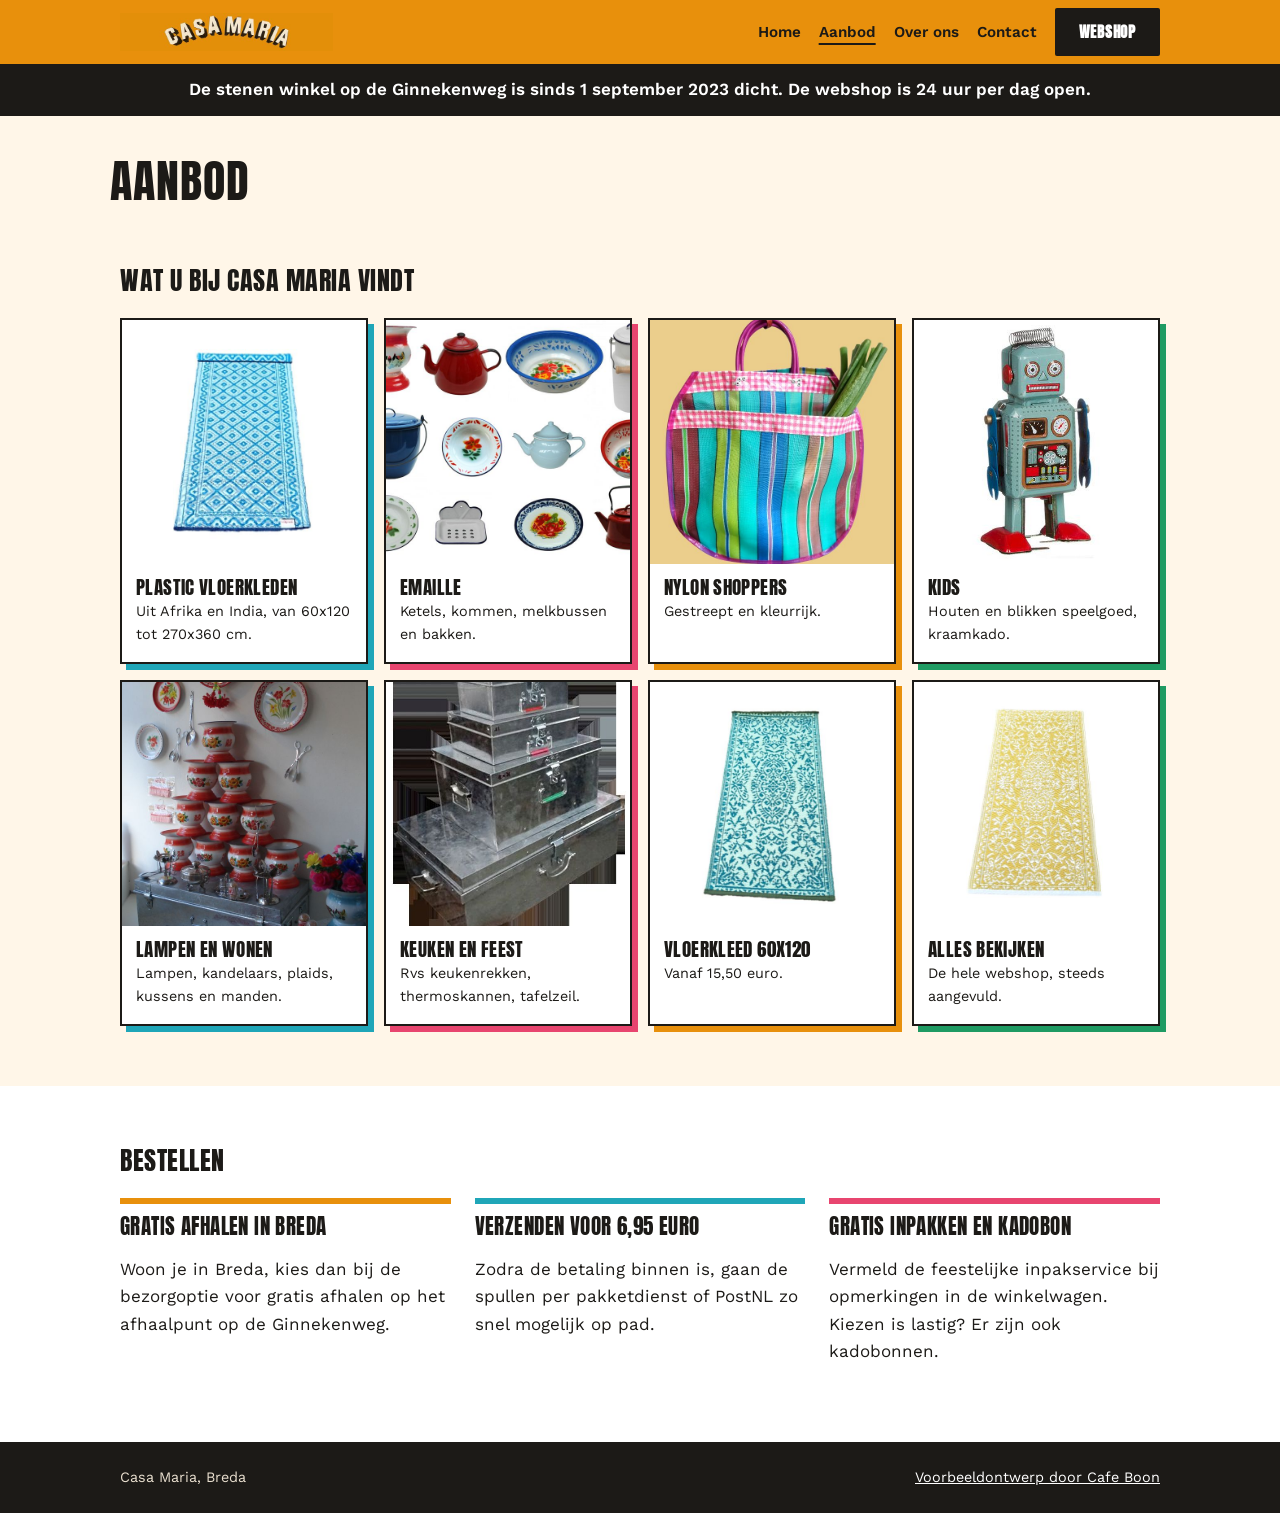
==== aanbod.html @ 59166b9e "Website opgedeeld in meerdere pagina's" ====
<!doctype html>
<html lang="nl">
<head>
<meta charset="utf-8">
<meta name="viewport" content="width=device-width,initial-scale=1">
<title>Aanbod | Casa Maria Breda</title>
<meta name="description" content="Casa Maria is een online mini woonwarenhuis vol originele kadootjes, kleurrijk tropisch huisraad en plastic vloerkleden uit India. Gratis afhalen in Breda, anders verzending voor 6,95 euro.">
<meta name="robots" content="noindex">
<link rel="icon" type="image/jpeg" href="images/favicon.jpg">
<meta property="og:title" content="Casa Maria Breda">
<meta property="og:description" content="Online mini woonwarenhuis met handgemaakte spullen van ver.">
<meta property="og:image" content="https://casamariabreda.cafeboon.com/images/og.jpg">
<meta property="og:type" content="website">
<link rel="preconnect" href="https://fonts.googleapis.com">
<link rel="preconnect" href="https://fonts.gstatic.com" crossorigin>
<link href="https://fonts.googleapis.com/css2?family=Anton&family=Work+Sans:wght@400;600&display=swap" rel="stylesheet">
<link rel="stylesheet" href="style.css">
</head>
<body>
<header><div class="wrap">
<a href="index.html"><img alt="Casa Maria" src="images/logo.jpg"/></a>
<nav><a href="index.html">Home</a><a aria-current="page" href="aanbod.html">Aanbod</a><a href="over.html">Over ons</a><a href="contact.html">Contact</a><a class="btn" href="https://www.casamariabreda.nl/webshop">Webshop</a></nav>
</div></header>
<div aria-label="Pagina's" class="sn-bar" role="navigation"><a class="sn-link" href="index.html">Home</a><a aria-current="page" class="sn-link" href="aanbod.html">Aanbod</a><a class="sn-link" href="over.html">Over ons</a><a class="sn-link" href="contact.html">Contact</a></div>
<div class="notice">De stenen winkel op de Ginnekenweg is sinds 1 september 2023 dicht. De webshop is 24 uur per dag open.</div>
<main id="top">
<div class="sn-head"><h1>Aanbod</h1></div>
<section id="aanbod"><div class="wrap">
<h2>Wat u bij Casa Maria vindt</h2>
<div class="grid">
<a class="tile" href="https://www.casamariabreda.nl/webshop-plasticvloerkleden"><img alt="Plastic vloerkleed" loading="lazy" src="images/mat1.jpg"/><div><h3>Plastic vloerkleden</h3><p>Uit Afrika en India, van 60x120 tot 270x360 cm.</p></div></a>
<a class="tile" href="https://www.casamariabreda.nl/webshop-keuken-emaille"><img alt="Emaille keukengerei" loading="lazy" src="images/emailleset.jpg"/><div><h3>Emaille</h3><p>Ketels, kommen, melkbussen en bakken.</p></div></a>
<a class="tile" href="https://www.casamariabreda.nl/webshop-nylon-shoppers"><img alt="Nylon shopper" loading="lazy" src="images/shopper.jpg"/><div><h3>Nylon shoppers</h3><p>Gestreept en kleurrijk.</p></div></a>
<a class="tile" href="https://www.casamariabreda.nl/webshop-kids"><img alt="Blikken robot" loading="lazy" src="images/robot.jpg"/><div><h3>Kids</h3><p>Houten en blikken speelgoed, kraamkado.</p></div></a>
<a class="tile" href="https://www.casamariabreda.nl/webshop-lampen"><img alt="Emaille aan de muur" loading="lazy" src="images/emaille.jpg"/><div><h3>Lampen en wonen</h3><p>Lampen, kandelaars, plaids, kussens en manden.</p></div></a>
<a class="tile" href="https://www.casamariabreda.nl/webshop-keuken"><img alt="Metalen kisten" loading="lazy" src="images/kisten.jpg"/><div><h3>Keuken en feest</h3><p>Rvs keukenrekken, thermoskannen, tafelzeil.</p></div></a>
<a class="tile" href="https://www.casamariabreda.nl/webshop-plasticvloerkleden"><img alt="Plastic vloerkleed" loading="lazy" src="images/mat3.jpg"/><div><h3>Vloerkleed 60x120</h3><p>Vanaf 15,50 euro.</p></div></a>
<a class="tile" href="https://www.casamariabreda.nl/webshop"><img alt="Plastic vloerkleed" loading="lazy" src="images/mat2.jpg"/><div><h3>Alles bekijken</h3><p>De hele webshop, steeds aangevuld.</p></div></a>
</div>
</div></section>
<section class="how" id="bestellen"><div class="wrap">
<h2>Bestellen</h2>
<div class="steps">
<div><h3>Gratis afhalen in Breda</h3><p>Woon je in Breda, kies dan bij de bezorgoptie voor gratis afhalen op het afhaalpunt op de Ginnekenweg.</p></div>
<div><h3>Verzenden voor 6,95 euro</h3><p>Zodra de betaling binnen is, gaan de spullen per pakketdienst of PostNL zo snel mogelijk op pad.</p></div>
<div><h3>Gratis inpakken en kadobon</h3><p>Vermeld de feestelijke inpakservice bij opmerkingen in de winkelwagen. Kiezen is lastig? Er zijn ook kadobonnen.</p></div>
</div>
</div></section>
</main>
<footer><div class="wrap"><span>Casa Maria, Breda</span><a href="https://cafeboon.com">Voorbeeldontwerp door Cafe Boon</a></div></footer>
</body></html>
---- style.css ----
:root{--orange:#e8900c;--ink:#1c1a17;--cream:#fff6e8;--teal:#1fa6b8;--pink:#e8456f;--green:#1f9b63}
*{box-sizing:border-box}
html{scroll-behavior:smooth}
body{margin:0;font-family:'Work Sans',sans-serif;color:var(--ink);background:var(--cream);line-height:1.6;font-size:17px}
img{max-width:100%;display:block}
a{color:inherit}
h1,h2,h3{font-family:'Anton',sans-serif;font-weight:400;letter-spacing:.02em;text-transform:uppercase;line-height:1.1;margin:0 0 .5em}
.wrap{max-width:1080px;margin:0 auto;padding:0 20px}
header{background:var(--orange);position:sticky;top:0;z-index:10}
header .wrap{display:flex;align-items:center;justify-content:space-between;gap:12px;padding-top:8px;padding-bottom:8px}
header img{height:38px;width:auto}
nav{display:flex;gap:18px;align-items:center}
nav a{text-decoration:none;font-weight:600;font-size:.95rem}
.btn{display:inline-block;background:var(--ink);color:#fff!important;padding:12px 24px;text-decoration:none;font-family:'Anton',sans-serif;letter-spacing:.05em;text-transform:uppercase;border-radius:2px}
.btn.alt{background:#fff;color:var(--ink)!important;border:2px solid var(--ink)}
.hero .wrap{display:grid;grid-template-columns:1fr 1fr;gap:36px;align-items:center;padding-top:44px;padding-bottom:44px}
.hero h1{font-size:clamp(2.2rem,6vw,3.8rem)}
.hero h1 span{color:var(--pink)}
.hero p{font-size:1.1rem;max-width:30em}
.acts{display:flex;gap:12px;flex-wrap:wrap;margin-top:22px}
.hero img{border:5px solid var(--ink);box-shadow:10px 10px 0 var(--teal)}
.notice{background:var(--ink);color:#fff;text-align:center;padding:12px 20px;font-weight:600}
section{padding:60px 0}
.grid{display:grid;grid-template-columns:repeat(4,1fr);gap:16px;margin-top:24px}
.tile{background:#fff;border:2px solid var(--ink);text-decoration:none;display:block}
.tile img{aspect-ratio:1/1;object-fit:cover;width:100%;background:#fff}
.tile div{padding:12px 14px 16px}
.tile h3{font-size:1.2rem;margin:0 0 .15em}
.tile p{margin:0;font-size:.9rem}
.tile:nth-child(4n+1){box-shadow:6px 6px 0 var(--teal)}
.tile:nth-child(4n+2){box-shadow:6px 6px 0 var(--pink)}
.tile:nth-child(4n+3){box-shadow:6px 6px 0 var(--orange)}
.tile:nth-child(4n){box-shadow:6px 6px 0 var(--green)}
.how{background:#fff}
.steps{display:grid;grid-template-columns:repeat(3,1fr);gap:24px;margin-top:24px}
.steps div{border-top:6px solid var(--orange);padding-top:12px}
.steps div:nth-child(2){border-color:var(--teal)}
.steps div:nth-child(3){border-color:var(--pink)}
.steps h3{font-size:1.3rem}
.story .wrap{display:grid;grid-template-columns:1fr 1fr;gap:36px;align-items:center}
.pics{display:grid;grid-template-columns:1fr 1fr;gap:12px}
.pics img{border:3px solid var(--ink);aspect-ratio:4/3;object-fit:cover;width:100%}
.contact{background:var(--orange)}
.contact .big{font-family:'Anton',sans-serif;font-size:2rem;text-decoration:none}
footer{background:var(--ink);color:#e9dfcf;padding:24px 0;font-size:.9rem}
footer a{color:#fff}
footer .wrap{display:flex;justify-content:space-between;flex-wrap:wrap;gap:8px}
@media(max-width:820px){
.hero .wrap,.story .wrap{grid-template-columns:1fr}
.grid{grid-template-columns:repeat(2,1fr)}
.steps{grid-template-columns:1fr}
nav a:not(.btn){display:none}
section{padding:40px 0}
}
/* sitenav:start */
.sn-bar{display:none;gap:6px;overflow-x:auto;white-space:nowrap;-webkit-overflow-scrolling:touch;padding:8px 12px;background:inherit;color:inherit;font:inherit;line-height:1.2;border-bottom:1px solid rgba(128,128,128,.35);box-sizing:border-box;max-width:100%}
.sn-bar a.sn-link{flex:0 0 auto;padding:9px 15px;border-radius:999px;color:inherit;text-decoration:none;font-size:15px;font-weight:600;letter-spacing:0;text-transform:none;margin:0}
.sn-bar a.sn-link[aria-current="page"]{background:rgba(128,128,128,.2);box-shadow:inset 0 -2px 0 currentColor}
@media(max-width:820px){.sn-bar{display:flex}}
nav a[aria-current="page"]:not(.cta):not(.btn):not(.call){text-decoration:underline;text-underline-offset:6px;text-decoration-thickness:2px}
.sn-head{max-width:1100px;margin:0 auto;padding:40px 20px 0;box-sizing:border-box}
.sn-head h1{margin:0;color:inherit;font-size:clamp(30px,5vw,46px);line-height:1.1}
.sn-cards{max-width:1100px;margin:0 auto;padding:40px 20px;display:grid;grid-template-columns:repeat(auto-fit,minmax(230px,1fr));gap:16px;box-sizing:border-box}
.sn-card{display:block;padding:20px 22px;border:1px solid rgba(128,128,128,.45);border-radius:10px;background:rgba(128,128,128,.07);color:inherit;text-decoration:none;min-width:0}
.sn-card strong{display:block;font-size:1.25em;margin:0 0 6px;color:inherit}
.sn-card span{display:block;opacity:.8;font-size:.95em;line-height:1.4}
.sn-card:hover,.sn-card:focus-visible{border-color:currentColor}
/* sitenav:end */
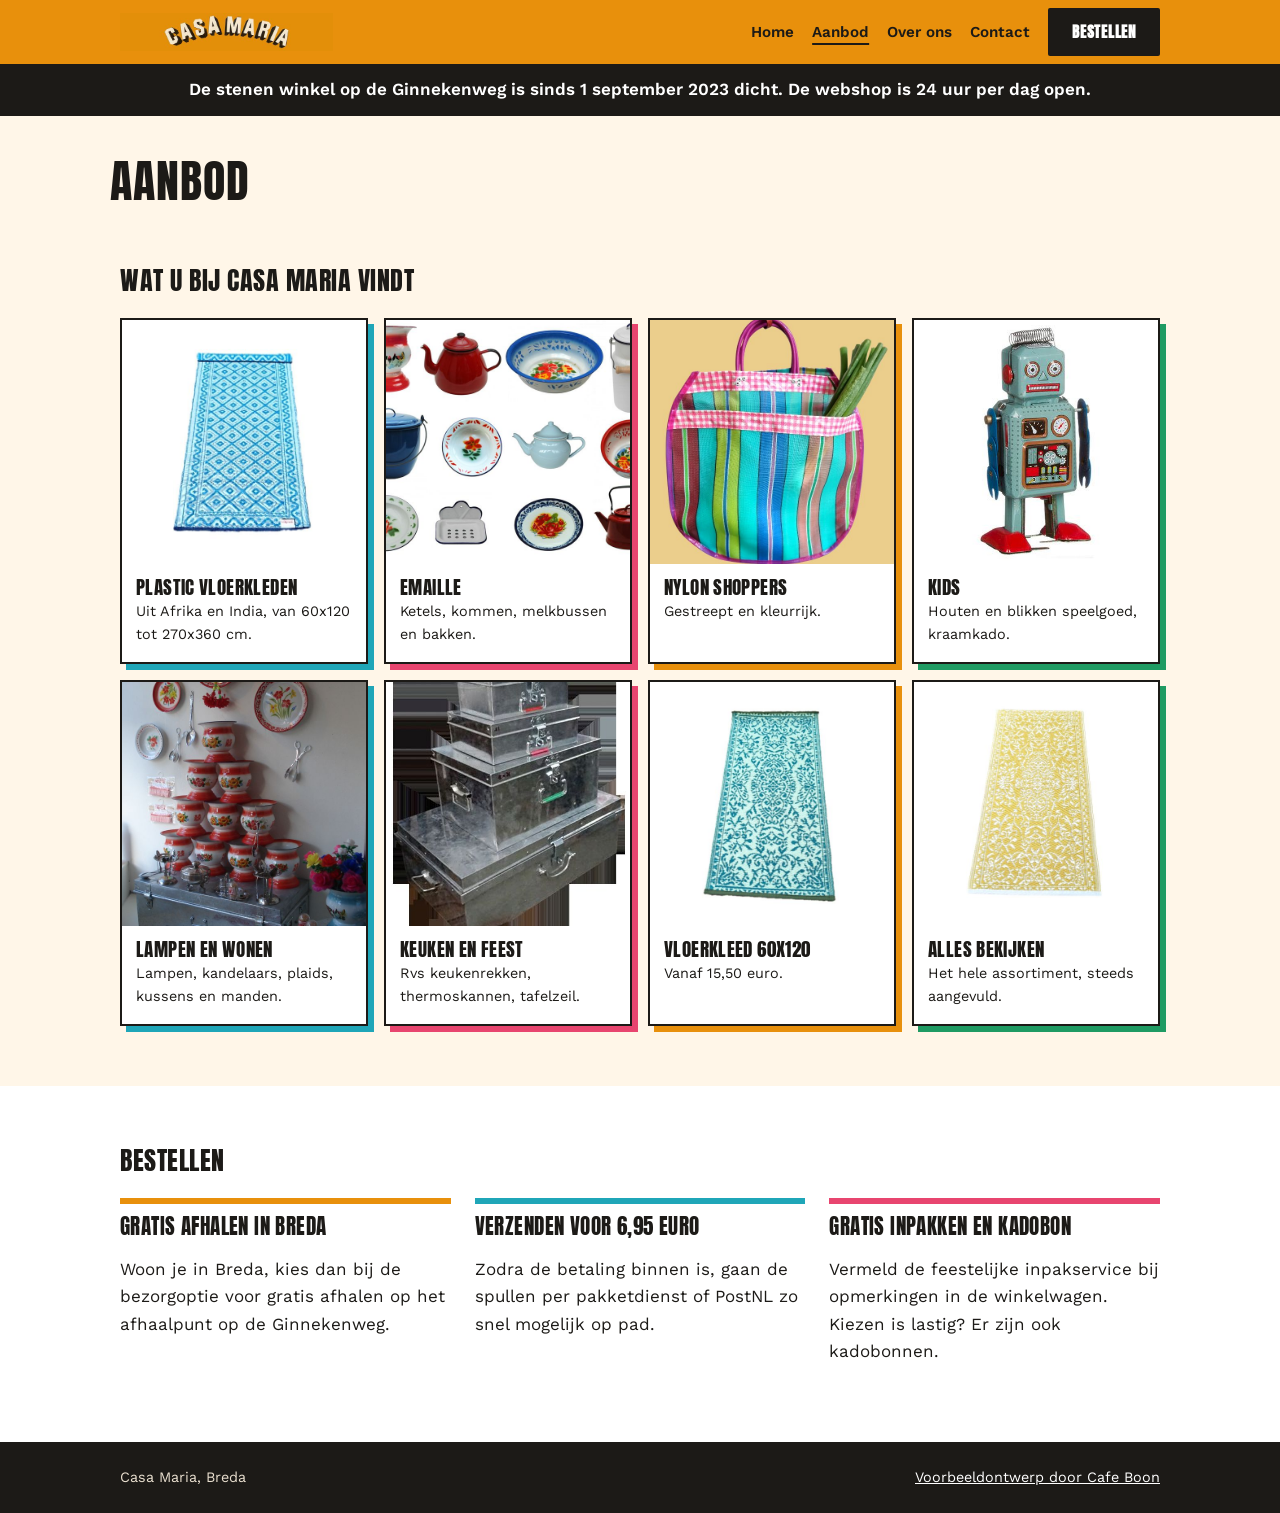
==== commit 5099140c: "Links naar externe websites vervangen door eigen pagina's" ====
--- a/aanbod.html
+++ b/aanbod.html
@@ -19,7 +19,7 @@
 <body>
 <header><div class="wrap">
 <a href="index.html"><img alt="Casa Maria" src="images/logo.jpg"/></a>
-<nav><a href="index.html">Home</a><a aria-current="page" href="aanbod.html">Aanbod</a><a href="over.html">Over ons</a><a href="contact.html">Contact</a><a class="btn" href="https://www.casamariabreda.nl/webshop">Webshop</a></nav>
+<nav><a href="index.html">Home</a><a aria-current="page" href="aanbod.html">Aanbod</a><a href="over.html">Over ons</a><a href="contact.html">Contact</a><a class="btn" href="contact.html">Bestellen</a></nav>
 </div></header>
 <div aria-label="Pagina's" class="sn-bar" role="navigation"><a class="sn-link" href="index.html">Home</a><a aria-current="page" class="sn-link" href="aanbod.html">Aanbod</a><a class="sn-link" href="over.html">Over ons</a><a class="sn-link" href="contact.html">Contact</a></div>
 <div class="notice">De stenen winkel op de Ginnekenweg is sinds 1 september 2023 dicht. De webshop is 24 uur per dag open.</div>
@@ -28,14 +28,14 @@
 <section id="aanbod"><div class="wrap">
 <h2>Wat u bij Casa Maria vindt</h2>
 <div class="grid">
-<a class="tile" href="https://www.casamariabreda.nl/webshop-plasticvloerkleden"><img alt="Plastic vloerkleed" loading="lazy" src="images/mat1.jpg"/><div><h3>Plastic vloerkleden</h3><p>Uit Afrika en India, van 60x120 tot 270x360 cm.</p></div></a>
-<a class="tile" href="https://www.casamariabreda.nl/webshop-keuken-emaille"><img alt="Emaille keukengerei" loading="lazy" src="images/emailleset.jpg"/><div><h3>Emaille</h3><p>Ketels, kommen, melkbussen en bakken.</p></div></a>
-<a class="tile" href="https://www.casamariabreda.nl/webshop-nylon-shoppers"><img alt="Nylon shopper" loading="lazy" src="images/shopper.jpg"/><div><h3>Nylon shoppers</h3><p>Gestreept en kleurrijk.</p></div></a>
-<a class="tile" href="https://www.casamariabreda.nl/webshop-kids"><img alt="Blikken robot" loading="lazy" src="images/robot.jpg"/><div><h3>Kids</h3><p>Houten en blikken speelgoed, kraamkado.</p></div></a>
-<a class="tile" href="https://www.casamariabreda.nl/webshop-lampen"><img alt="Emaille aan de muur" loading="lazy" src="images/emaille.jpg"/><div><h3>Lampen en wonen</h3><p>Lampen, kandelaars, plaids, kussens en manden.</p></div></a>
-<a class="tile" href="https://www.casamariabreda.nl/webshop-keuken"><img alt="Metalen kisten" loading="lazy" src="images/kisten.jpg"/><div><h3>Keuken en feest</h3><p>Rvs keukenrekken, thermoskannen, tafelzeil.</p></div></a>
-<a class="tile" href="https://www.casamariabreda.nl/webshop-plasticvloerkleden"><img alt="Plastic vloerkleed" loading="lazy" src="images/mat3.jpg"/><div><h3>Vloerkleed 60x120</h3><p>Vanaf 15,50 euro.</p></div></a>
-<a class="tile" href="https://www.casamariabreda.nl/webshop"><img alt="Plastic vloerkleed" loading="lazy" src="images/mat2.jpg"/><div><h3>Alles bekijken</h3><p>De hele webshop, steeds aangevuld.</p></div></a>
+<a class="tile" href="contact.html"><img alt="Plastic vloerkleed" loading="lazy" src="images/mat1.jpg"/><div><h3>Plastic vloerkleden</h3><p>Uit Afrika en India, van 60x120 tot 270x360 cm.</p></div></a>
+<a class="tile" href="contact.html"><img alt="Emaille keukengerei" loading="lazy" src="images/emailleset.jpg"/><div><h3>Emaille</h3><p>Ketels, kommen, melkbussen en bakken.</p></div></a>
+<a class="tile" href="contact.html"><img alt="Nylon shopper" loading="lazy" src="images/shopper.jpg"/><div><h3>Nylon shoppers</h3><p>Gestreept en kleurrijk.</p></div></a>
+<a class="tile" href="contact.html"><img alt="Blikken robot" loading="lazy" src="images/robot.jpg"/><div><h3>Kids</h3><p>Houten en blikken speelgoed, kraamkado.</p></div></a>
+<a class="tile" href="contact.html"><img alt="Emaille aan de muur" loading="lazy" src="images/emaille.jpg"/><div><h3>Lampen en wonen</h3><p>Lampen, kandelaars, plaids, kussens en manden.</p></div></a>
+<a class="tile" href="contact.html"><img alt="Metalen kisten" loading="lazy" src="images/kisten.jpg"/><div><h3>Keuken en feest</h3><p>Rvs keukenrekken, thermoskannen, tafelzeil.</p></div></a>
+<a class="tile" href="contact.html"><img alt="Plastic vloerkleed" loading="lazy" src="images/mat3.jpg"/><div><h3>Vloerkleed 60x120</h3><p>Vanaf 15,50 euro.</p></div></a>
+<a class="tile" href="contact.html"><img alt="Plastic vloerkleed" loading="lazy" src="images/mat2.jpg"/><div><h3>Alles bekijken</h3><p>Het hele assortiment, steeds aangevuld.</p></div></a>
 </div>
 </div></section>
 <section class="how" id="bestellen"><div class="wrap">
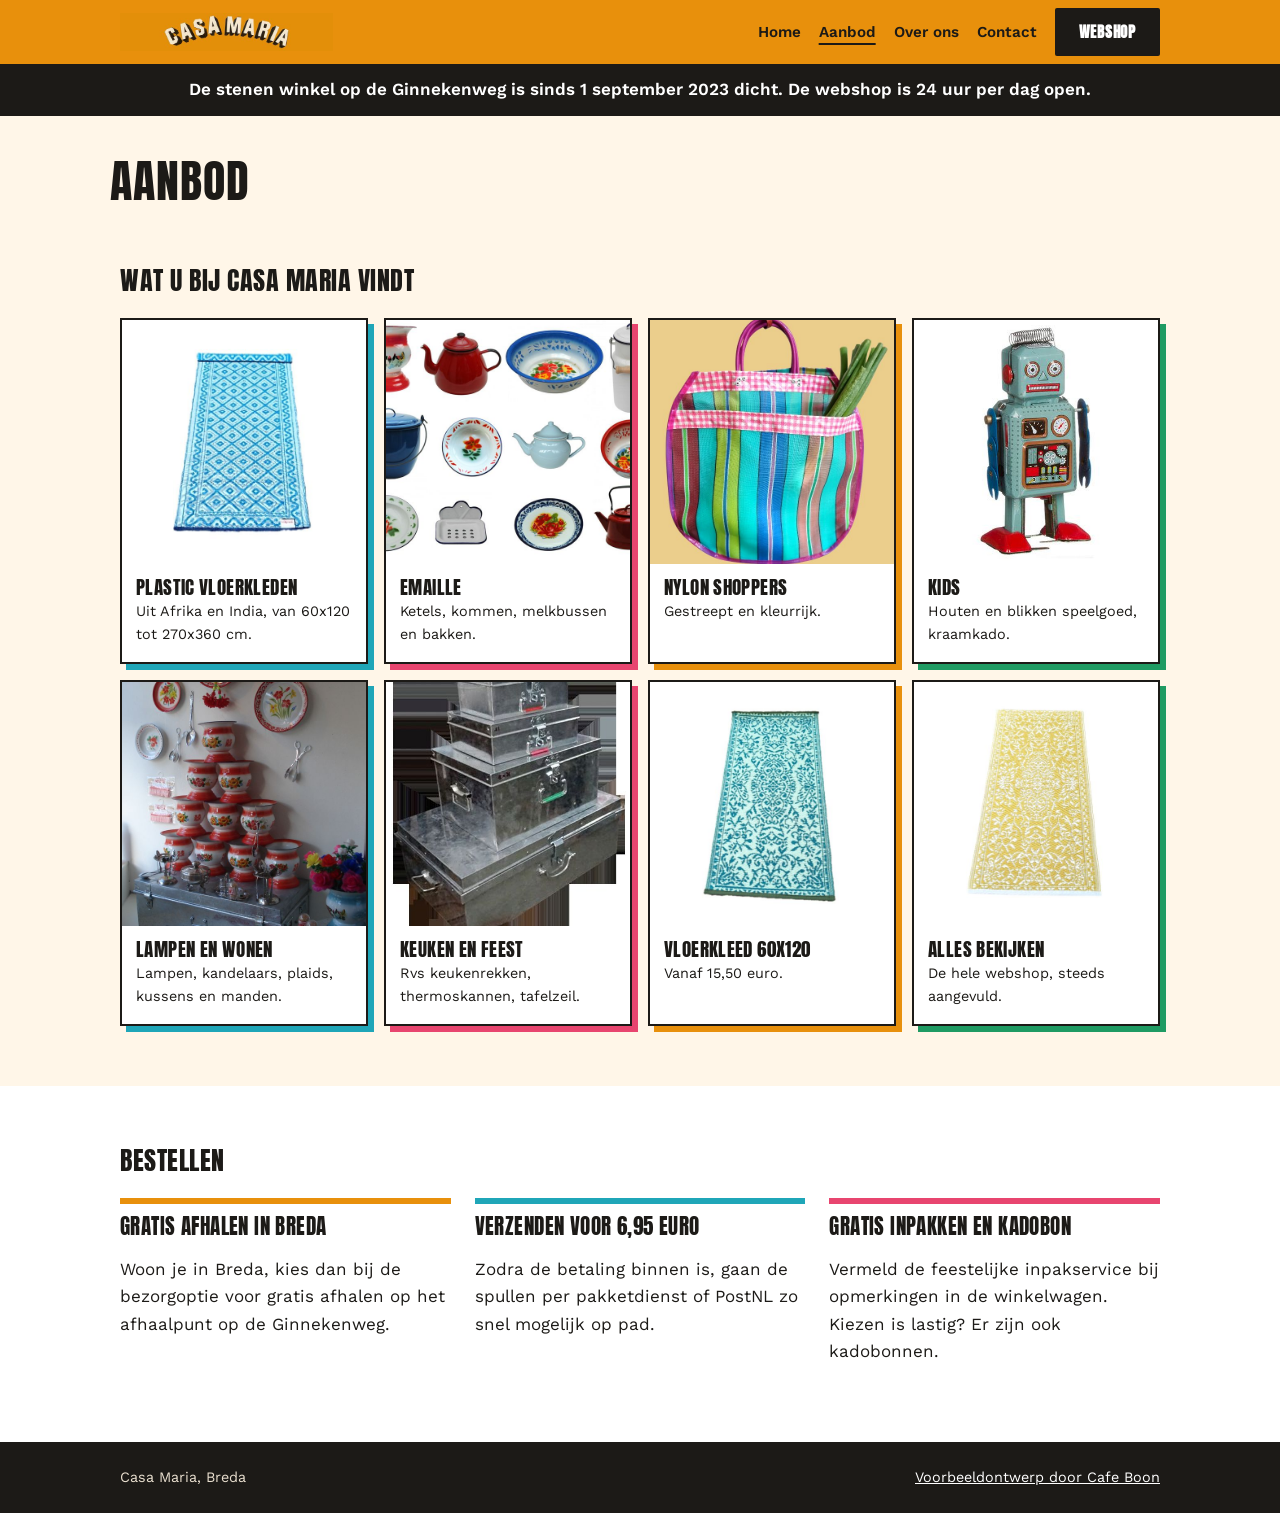
==== commit 1b5592cc: "Links naar externe websites verwijzen naar een eigen binnenkort pagina" ====
--- a/aanbod.html
+++ b/aanbod.html
@@ -19,7 +19,7 @@
 <body>
 <header><div class="wrap">
 <a href="index.html"><img alt="Casa Maria" src="images/logo.jpg"/></a>
-<nav><a href="index.html">Home</a><a aria-current="page" href="aanbod.html">Aanbod</a><a href="over.html">Over ons</a><a href="contact.html">Contact</a><a class="btn" href="contact.html">Bestellen</a></nav>
+<nav><a href="index.html">Home</a><a aria-current="page" href="aanbod.html">Aanbod</a><a href="over.html">Over ons</a><a href="contact.html">Contact</a><a class="btn" href="binnenkort.html">Webshop</a></nav>
 </div></header>
 <div aria-label="Pagina's" class="sn-bar" role="navigation"><a class="sn-link" href="index.html">Home</a><a aria-current="page" class="sn-link" href="aanbod.html">Aanbod</a><a class="sn-link" href="over.html">Over ons</a><a class="sn-link" href="contact.html">Contact</a></div>
 <div class="notice">De stenen winkel op de Ginnekenweg is sinds 1 september 2023 dicht. De webshop is 24 uur per dag open.</div>
@@ -28,14 +28,14 @@
 <section id="aanbod"><div class="wrap">
 <h2>Wat u bij Casa Maria vindt</h2>
 <div class="grid">
-<a class="tile" href="contact.html"><img alt="Plastic vloerkleed" loading="lazy" src="images/mat1.jpg"/><div><h3>Plastic vloerkleden</h3><p>Uit Afrika en India, van 60x120 tot 270x360 cm.</p></div></a>
-<a class="tile" href="contact.html"><img alt="Emaille keukengerei" loading="lazy" src="images/emailleset.jpg"/><div><h3>Emaille</h3><p>Ketels, kommen, melkbussen en bakken.</p></div></a>
-<a class="tile" href="contact.html"><img alt="Nylon shopper" loading="lazy" src="images/shopper.jpg"/><div><h3>Nylon shoppers</h3><p>Gestreept en kleurrijk.</p></div></a>
-<a class="tile" href="contact.html"><img alt="Blikken robot" loading="lazy" src="images/robot.jpg"/><div><h3>Kids</h3><p>Houten en blikken speelgoed, kraamkado.</p></div></a>
-<a class="tile" href="contact.html"><img alt="Emaille aan de muur" loading="lazy" src="images/emaille.jpg"/><div><h3>Lampen en wonen</h3><p>Lampen, kandelaars, plaids, kussens en manden.</p></div></a>
-<a class="tile" href="contact.html"><img alt="Metalen kisten" loading="lazy" src="images/kisten.jpg"/><div><h3>Keuken en feest</h3><p>Rvs keukenrekken, thermoskannen, tafelzeil.</p></div></a>
-<a class="tile" href="contact.html"><img alt="Plastic vloerkleed" loading="lazy" src="images/mat3.jpg"/><div><h3>Vloerkleed 60x120</h3><p>Vanaf 15,50 euro.</p></div></a>
-<a class="tile" href="contact.html"><img alt="Plastic vloerkleed" loading="lazy" src="images/mat2.jpg"/><div><h3>Alles bekijken</h3><p>Het hele assortiment, steeds aangevuld.</p></div></a>
+<a class="tile" href="binnenkort.html"><img alt="Plastic vloerkleed" loading="lazy" src="images/mat1.jpg"/><div><h3>Plastic vloerkleden</h3><p>Uit Afrika en India, van 60x120 tot 270x360 cm.</p></div></a>
+<a class="tile" href="binnenkort.html"><img alt="Emaille keukengerei" loading="lazy" src="images/emailleset.jpg"/><div><h3>Emaille</h3><p>Ketels, kommen, melkbussen en bakken.</p></div></a>
+<a class="tile" href="binnenkort.html"><img alt="Nylon shopper" loading="lazy" src="images/shopper.jpg"/><div><h3>Nylon shoppers</h3><p>Gestreept en kleurrijk.</p></div></a>
+<a class="tile" href="binnenkort.html"><img alt="Blikken robot" loading="lazy" src="images/robot.jpg"/><div><h3>Kids</h3><p>Houten en blikken speelgoed, kraamkado.</p></div></a>
+<a class="tile" href="binnenkort.html"><img alt="Emaille aan de muur" loading="lazy" src="images/emaille.jpg"/><div><h3>Lampen en wonen</h3><p>Lampen, kandelaars, plaids, kussens en manden.</p></div></a>
+<a class="tile" href="binnenkort.html"><img alt="Metalen kisten" loading="lazy" src="images/kisten.jpg"/><div><h3>Keuken en feest</h3><p>Rvs keukenrekken, thermoskannen, tafelzeil.</p></div></a>
+<a class="tile" href="binnenkort.html"><img alt="Plastic vloerkleed" loading="lazy" src="images/mat3.jpg"/><div><h3>Vloerkleed 60x120</h3><p>Vanaf 15,50 euro.</p></div></a>
+<a class="tile" href="binnenkort.html"><img alt="Plastic vloerkleed" loading="lazy" src="images/mat2.jpg"/><div><h3>Alles bekijken</h3><p>De hele webshop, steeds aangevuld.</p></div></a>
 </div>
 </div></section>
 <section class="how" id="bestellen"><div class="wrap">
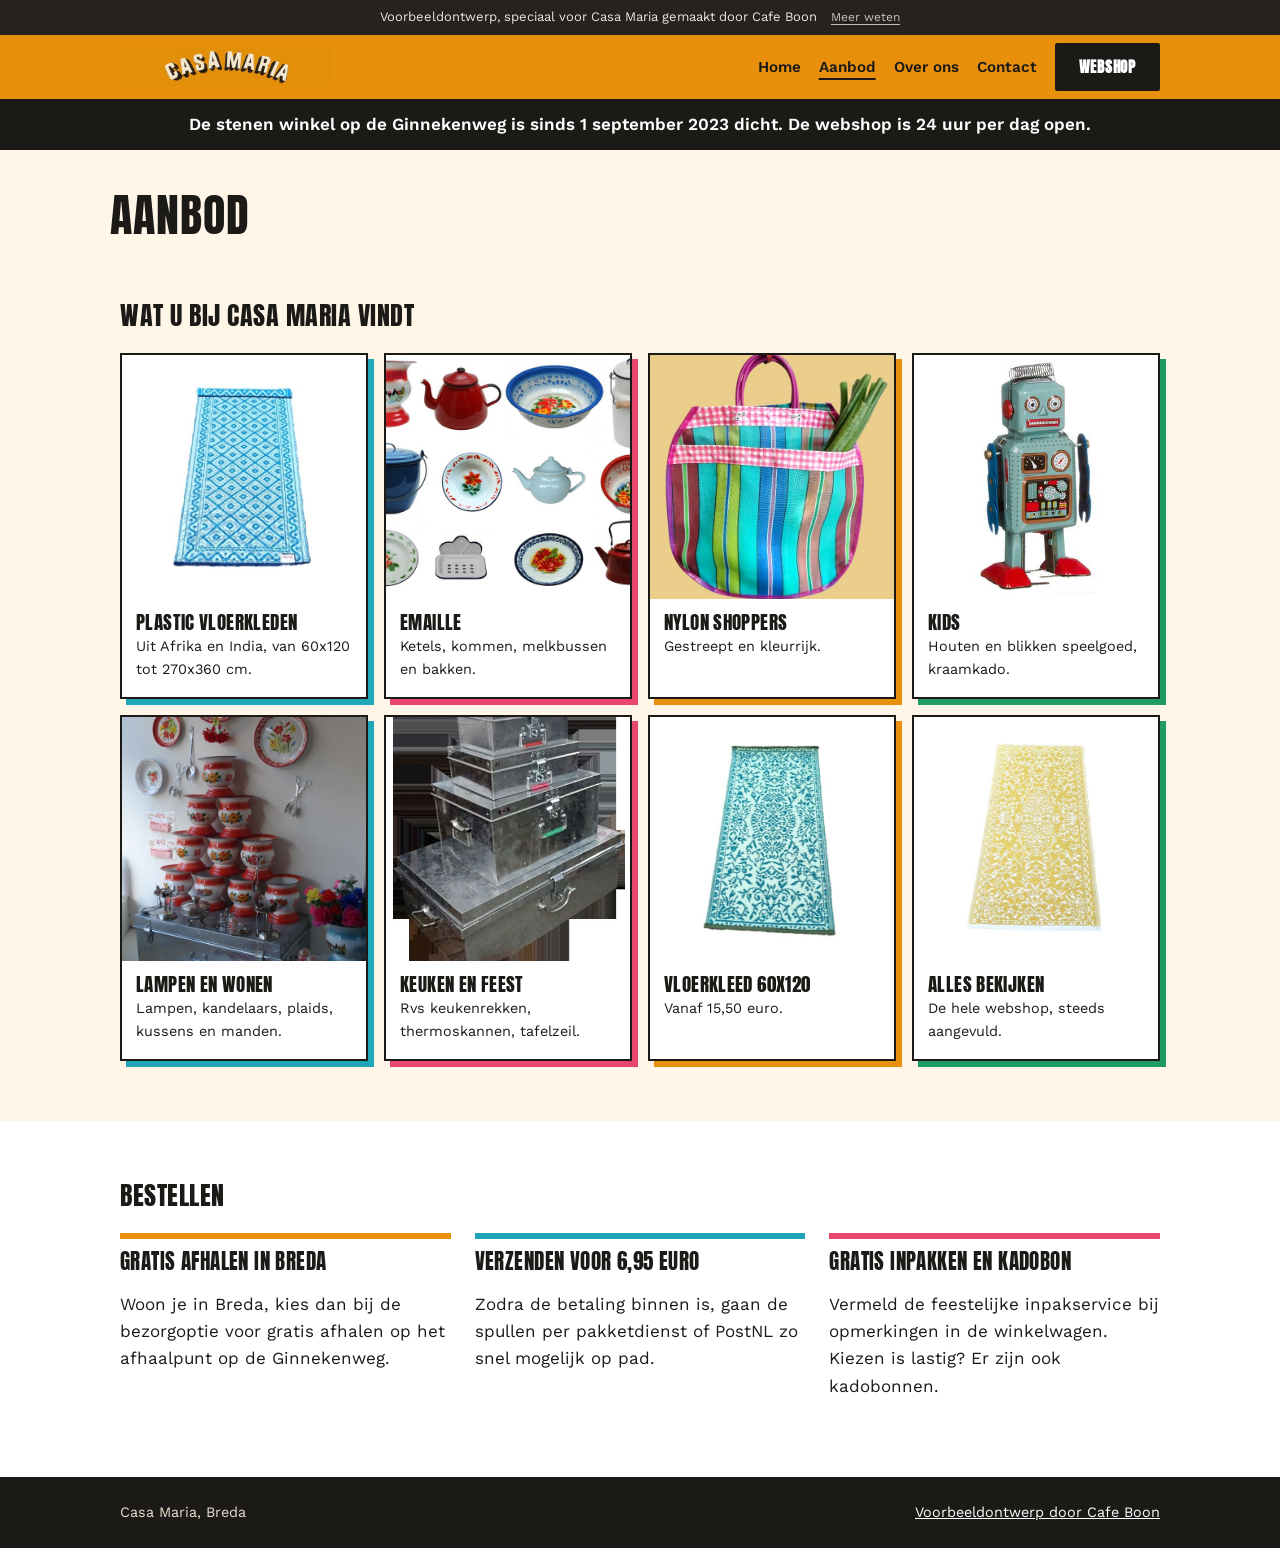
==== commit 8e3bf04d: "Werkende formulieren voor afspraken en aanvragen" ====
--- a/aanbod.html
+++ b/aanbod.html
@@ -17,6 +17,7 @@
 <link rel="stylesheet" href="style.css">
 </head>
 <body>
+<div class="vb-banner" role="note"><span>Voorbeeldontwerp, speciaal voor Casa Maria gemaakt door Cafe Boon</span><a href="https://cafeboon.com">Meer weten</a></div>
 <header><div class="wrap">
 <a href="index.html"><img alt="Casa Maria" src="images/logo.jpg"/></a>
 <nav><a href="index.html">Home</a><a aria-current="page" href="aanbod.html">Aanbod</a><a href="over.html">Over ons</a><a href="contact.html">Contact</a><a class="btn" href="binnenkort.html">Webshop</a></nav>
--- a/style.css
+++ b/style.css
@@ -66,3 +66,31 @@
 .sn-card span{display:block;opacity:.8;font-size:.95em;line-height:1.4}
 .sn-card:hover,.sn-card:focus-visible{border-color:currentColor}
 /* sitenav:end */
+/* voorbeeld-formulier:start */
+@layer sn{.sn-form button.btn{border:0;font:inherit;cursor:pointer;line-height:1.2}}
+.sn-formsec{padding:36px 0 72px}
+.sn-formwrap{max-width:1100px;margin:0 auto;padding:0 20px;box-sizing:border-box}
+.sn-formwrap>h2{margin:0 0 12px}
+.sn-formwrap>.sn-lead,.sn-formwrap>.sn-form,.sn-formwrap>.sn-done{max-width:720px}
+.sn-formwrap .sn-lead{margin:0 0 24px;opacity:.85}
+.sn-form{display:grid;grid-template-columns:1fr 1fr;gap:16px}
+.sn-field{display:flex;flex-direction:column;gap:6px;min-width:0;text-align:left}
+.sn-field.full{grid-column:1/-1}
+.sn-field label{font-size:14px;font-weight:600}
+.sn-field input,.sn-field select,.sn-field textarea{font:inherit;font-size:16px;line-height:1.4;color:inherit;background:rgba(128,128,128,.12);border:1px solid rgba(128,128,128,.55);border-radius:8px;padding:11px 12px;width:100%;box-sizing:border-box;min-width:0;max-width:100%;-webkit-appearance:none;appearance:none}
+.sn-field select{background-image:linear-gradient(45deg,transparent 50%,currentColor 50%),linear-gradient(135deg,currentColor 50%,transparent 50%);background-position:calc(100% - 20px) 50%,calc(100% - 15px) 50%;background-size:5px 5px;background-repeat:no-repeat;padding-right:38px}
+.sn-field select option{color:#111;background:#fff}
+.sn-field textarea{resize:vertical}
+.sn-field input:focus,.sn-field select:focus,.sn-field textarea:focus{outline:2px solid currentColor;outline-offset:1px}
+.sn-done{padding:28px;border:1px solid rgba(128,128,128,.55);border-radius:12px;background:rgba(128,128,128,.1)}
+.sn-done h2{margin:0 0 10px}
+.sn-done p{margin:0}
+.sn-done a{text-decoration:underline;text-underline-offset:3px;font-weight:600}
+.sn-formlink{padding:0 0 56px}
+@media(max-width:640px){.sn-form{grid-template-columns:1fr}.sn-formsec{padding:24px 0 56px}}
+/* voorbeeld-formulier:end */
+/* voorbeeldbanner:start */
+.vb-banner{display:flex;flex-wrap:wrap;justify-content:center;align-items:baseline;gap:2px 14px;padding:8px 16px;background:#26231f;color:#e9e6df;font-size:13px;line-height:1.45;letter-spacing:0;text-transform:none;font-weight:400;text-align:center;position:relative;z-index:1000}
+.vb-banner a{color:inherit;opacity:.8;text-decoration:underline;text-underline-offset:3px;font-size:12px;font-weight:400;white-space:nowrap;letter-spacing:0;text-transform:none}
+.vb-banner a:hover{opacity:1}
+/* voorbeeldbanner:end */
